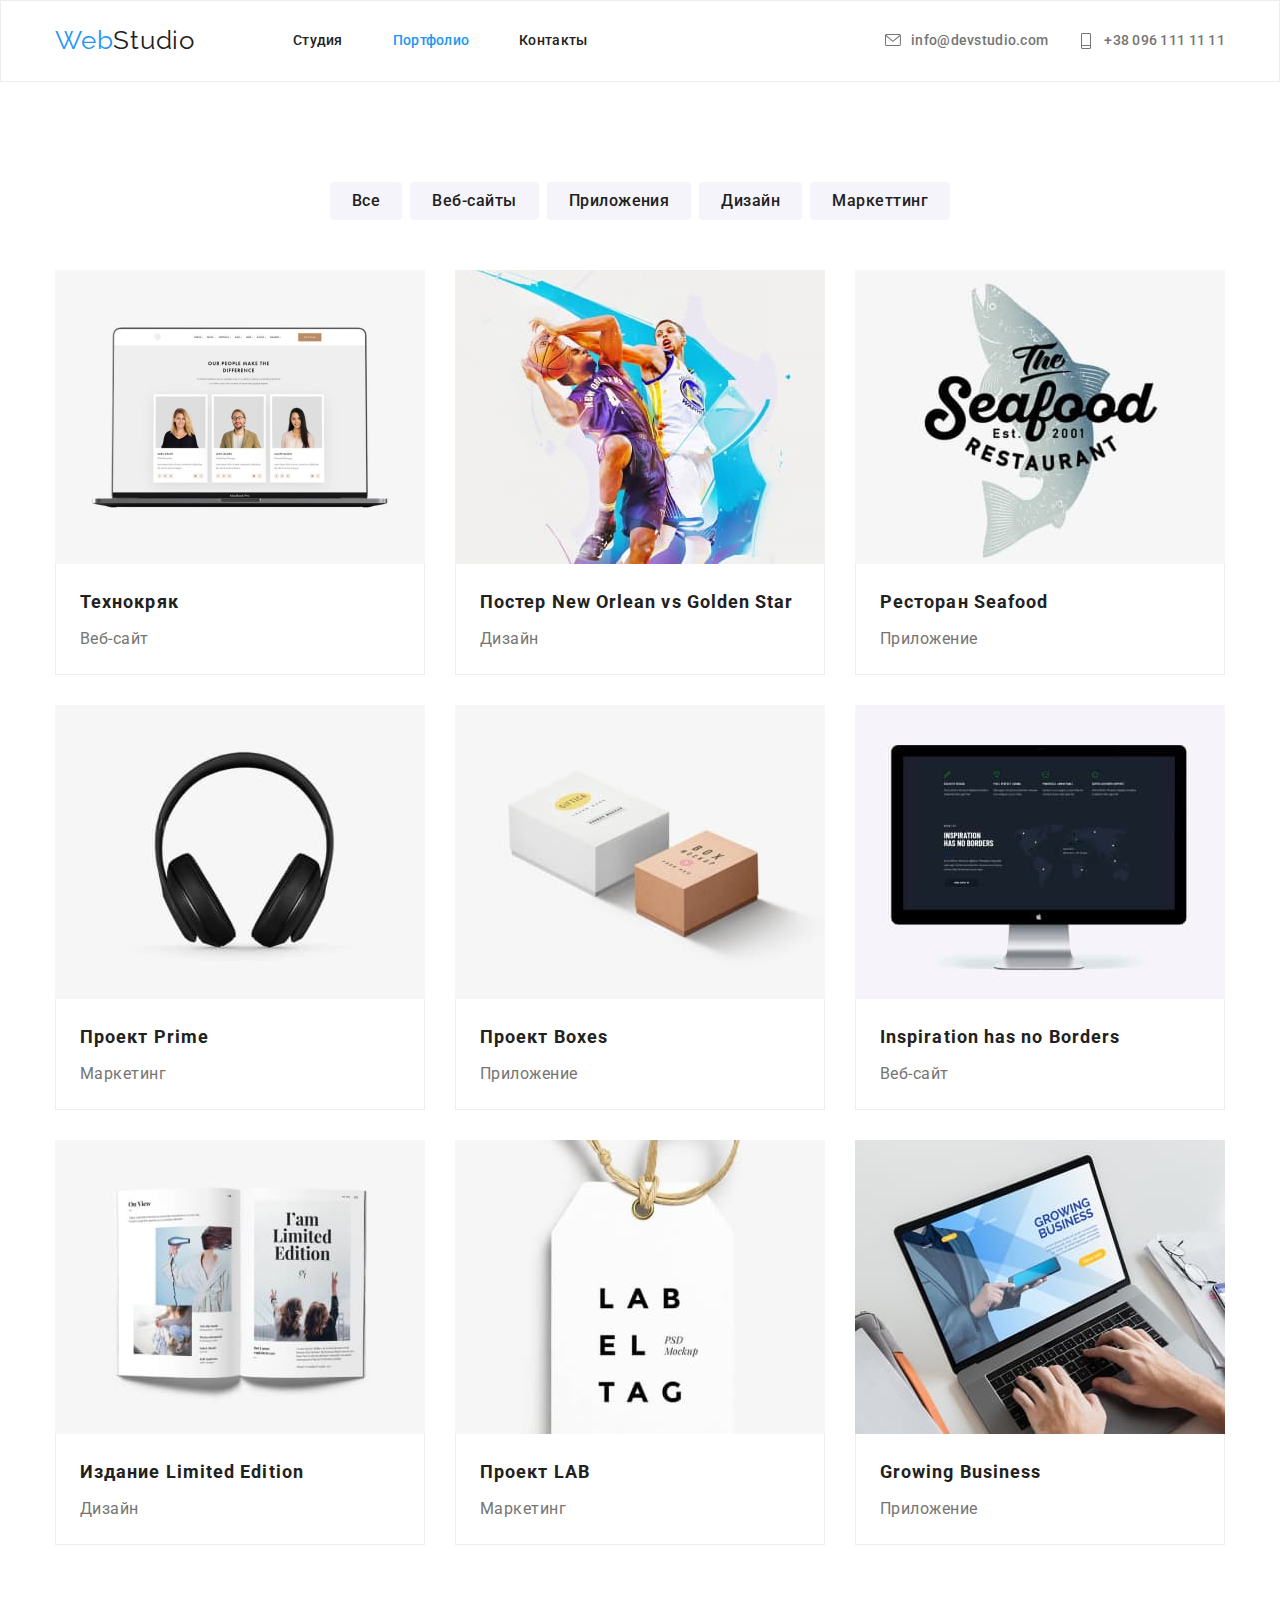
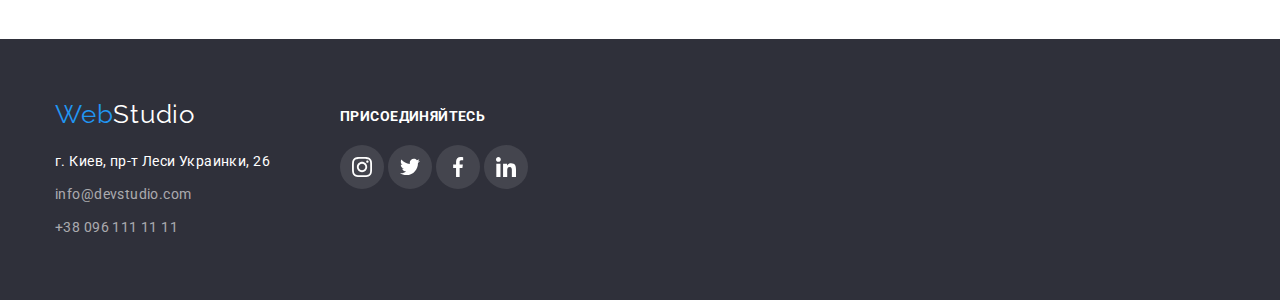
==== portfolio.html @ a6911c1a "Начало" ====
<!DOCTYPE html>
<html lang="ru">
    <head>
        <meta charset="UTF-8">
        <meta name="viewport" content="width=device-width, initial-scale=1.0">
        <title>Document</title>
        <link rel="stylesheet" href="https://cdnjs.cloudflare.com/ajax/libs/modern-normalize/1.0.0/modern-normalize.min.css">
        <link rel="preconnect" href="https://fonts.gstatic.com">
        <link href="https://fonts.googleapis.com/css2?family=Raleway:wght@700&family=Roboto:wght@400;500;700;900&display=swap" rel="stylesheet">
        <link rel="stylesheet" href="css/style.css">
    </head>
    <body>
        <header class="header portfolio">
            <div class="container">
                <nav class="navigation">
                    <a class="logo" href="" lang="en">
                        <span class="start-logo">Web</span>Studio
                    </a>
                    <ul class="nav-list">
                        <li class="item"><a class="nav-page" href="./index.html">Студия</a></li>
                        <li class="item"><a class="nav-page active" href="./portfolio.html">Портфолио</a></li>
                        <li class="item"><a class="nav-page" href="">Контакты</a></li>
                    </ul>
                </nav>
                <div class="nav-contact">
                    <ul class="nav-list">
                        <li class="item-contact">
                            <a class="nav-page contact" href="mailto:info@devstudio.com">
                                <svg weight="16" height="12" class="contact-icon">
                                    <use href="./img/symbol-defs.svg#icon-email"></use>
                                </svg>
                                info@devstudio.com
                            </a>
                        </li>
                        <li class="item">
                            <a class="nav-page contact" href="tel:+380961111111">
                                <svg weight="10" height="16" class="contact-icon">
                                    <use href="./img/symbol-defs.svg#icon-tell"></use>
                                </svg>
                                +38 096 111 11 11
                            </a>
                        </li>
                    </ul>
                </div>
            </div>   
        </header>

        <main>
            <!--Кнопки фильтр-->
            <section class="project-filter">
                <div class="container">
                    <ul class="filter-list">
                        <li class="filter-item">
                            <button type="button" class="filter-button">Все</button>
                        </li>
                        <li class="filter-item">
                            <button type="button" class="filter-button">Веб-сайты</button>
                        </li>
                        <li class="filter-item">
                            <button type="button" class="filter-button">Приложения</button>
                        </li>
                        <li class="filter-item">
                            <button type="button" class="filter-button">Дизайн</button>
                        </li>
                        <li class="filter-item">
                            <button type="button" class="filter-button">Маркеттинг</button>
                        </li>
                    </ul>
            
                    <ul class="project-list">
                        <li class="project-item ">
                            <a class="project-link" href="">
                                <img class="project-img" src="./img/img@2x.jpg" alt="Ноутбук" width="370">
                                <div class="project-title">
                                    <h3 class="project-item-title">Технокряк</h3>
                                    <p class="project-item-text">Веб-сайт</p>
                                </div>
                            </a> 
                        </li>
                        <li class="project-item"> 
                            <a class="project-link" href="">
                                <img class="project-img" src="./img/bascet.jpg" alt="Баскетболисты" width="370">
                                <div class="project-title">
                                    <h3 class="project-item-title">Постер New Orlean vs Golden Star</h3>
                                    <p class="project-item-text">Дизайн</p>
                                </div>
                            </a>
                        </li>
                        <li class="project-item"> 
                            <a class="project-link" href="">
                                <img class="project-img" src="./img/seafood.jpg" alt="Эмблема" width="370">
                                <div class="project-title">
                                    <h3 class="project-item-title">Ресторан Seafood</h3>
                                    <p class="project-item-text">Приложение</p>
                                </div>
                            </a>
                        </li>
                        <li class="project-item"> 
                            <a class="project-link" href="">
                                <img class="project-img" src="./img/prime.jpg" alt="Наушники" width="370">
                                <div class="project-title">
                                    <h3 class="project-item-title">Проект Prime</h3>
                                    <p class="project-item-text">Маркетинг</p>
                                </div>
                            </a>
                        </li>
                        <li class="project-item"> 
                            <a class="project-link" href="">
                                <img class="project-img" src="./img/boxes.jpg" alt="Коробки" width="370">
                                <div class="project-title">
                                    <h3 class="project-item-title">Проект Boxes</h3>
                                    <p class="project-item-text">Приложение</p>
                                </div>
                            </a>
                        </li>
                        <li class="project-item"> 
                            <a class="project-link" href="">
                                <img class="project-img" src="./img/monitor.jpg" alt="Монитор" width="370">
                                <div class="project-title">
                                    <h3 class="project-item-title" lang="en">Inspiration has no Borders</h3>
                                    <p class="project-item-text">Веб-сайт</p>
                                </div>
                            </a>
                        </li>
                        <li class="project-item"> 
                            <a class="project-link" href="">
                                <img class="project-img" src="./img/book.jpg" alt="Книга" width="370">
                                <div class="project-title">
                                    <h3 class="project-item-title">Издание Limited Edition</h3>
                                    <p class="project-item-text">Дизайн</p>
                                </div>
                            </a>
                        </li>
                        <li class="project-item"> 
                            <a class="project-link" href="">
                                <img class="project-img" src="./img/lab.jpg" alt="Бирка" width="370">
                                <div class="project-title">
                                    <h3 class="project-item-title">Проект LAB</h3>
                                    <p class="project-item-text">Маркетинг</p>
                                </div>
                            </a>
                        </li>
                        <li class="project-item"> 
                            <a class="project-link" href="">
                                <img class="project-img" src="./img/leptop.jpg" alt="Компьютер" width="370">
                                <div class="project-title">
                                    <h3 class="project-item-title" lang="en">Growing Business</h3>
                                    <p class="project-item-text">Приложение</p>
                                </div>
                            </a>
                        </li>
                    </ul>
                </div>
            </section>
        </main>
        <footer class="footer">
            <div class="container">
                <div>
                    <a class="logo footer-logo" href="" lang="en">
                        <span class="start-logo">Web</span>Studio
                    </a>
                    <address class="address">
                        <p class="address-office">г. Киев, пр-т Леси Украинки, 26</p>
                        <p class="address-contact"><a href="mailto:info@devstudio.com">info@devstudio.com</a></p>
                        <p class="address-contact"><a href="tel:+380961111111">+38 096 111 11 11</a></p>
                    </address>
                </div>
                <div class="footer-social">
                    <h3 class="footer-title">присоединяйтесь</h3>
                    <ul>
                        <li class="social-item">
                            <a class="social-link footer-link" href="">
                                <svg class="social">
                                    <use href="./img/symbol-defs.svg#icon-instagram"></use>
                                </svg>
                            </a>
                        </li>
                        <li class="social-item">
                            <a class="social-link footer-link" href="">
                                <svg class="social">
                                    <use href="./img/symbol-defs.svg#icon-twitter"></use>
                                </svg>
                            </a>
                        </li>
                        <li class="social-item">
                            <a class="social-link footer-link" href="">
                                <svg class="social">
                                    <use href="./img/symbol-defs.svg#icon-facebook"></use>
                                </svg>
                            </a>
                        </li>
                        <li class="social-item">
                            <a class="social-link footer-link" href="">
                                <svg class="social">
                                    <use href="./img/symbol-defs.svg#icon-linkedin"></use>
                                </svg>
                            </a>
                        </li>
                    </ul>
                </div>
            </div>
        </footer>

    </body>
</html>
---- css/style.css ----
:root {
    --title-text-color: #212121;
    --main-text-color: #757575;
    --accent-color:  #2196F3;
    --main-white-color: #FFFFFF;
    --address-color: #2F303A;
    --background-icon: #F5F4FA;
    --color-icon: #AFB1B8;
}

body {
    font-family: Roboto, sans-serif;

    background-color: var(--main-white-color);
}

a {
    text-decoration: none;
}

li {
    list-style: none;
}

button {
    font-family: inherit;
}

ul {
    margin-top: 0;
    margin-bottom: 0;
    padding-left: 0;
}

h1,
h2,
h3,
p {
    margin-top: 0;
    margin-bottom: 0;
}


.container {
    width: 1200px;
    margin: 0 auto;
    padding: 0 15px;
}

/* Навигация*/


.header > .container {
    display: flex;
    align-items: center;
    padding-top: 24px;
    padding-bottom: 25px;
}

.navigation,
.nav-list {
    display: flex;
    align-items: center;

}

.portfolio {
    border: 1px solid #ECECEC;
}

.nav-list >.item:not(:last-child) {
    margin-right: 50px;
}

.nav-contact {
    margin-left: auto;
}

.item-contact{
    margin-right: 30px;
}

.logo {
    font-family: Raleway, sans-serif;
    font-size: 26px;
    line-height: 1.19;
    color: var(--title-text-color);
    width: 145px;
    height: 31px;

    letter-spacing: 0.03em;
    margin-right: 93px;
}

.start-logo {
    color: var(--accent-color);
}

.nav-page {
    font-weight: 500;
    font-size: 14px;
    line-height: 1.14;
    letter-spacing: 0.02em;
    padding-top: 32px;
    padding-bottom: 32px;

    color: var(--title-text-color);

}

.nav-page:hover,
.nav-page:focus {
    color: var(--accent-color);
}

.active{
    color: var(--accent-color);
}

.contact {
    display: flex;
    align-items: center;
    padding: 0;

    color: var(--main-text-color);
}

.contact-icon{
    width: 16px;
    margin-right: 10px;
    
    fill: currentColor
}

/* герой */

.hero{
    text-align: center;  
}

.overlay{
    max-width: 1600px;
    height: 600px;
    margin: 0 auto;
    padding-top: 200px;
    background-color: #C4C4C4;
    background-image: linear-gradient(to right, rgba(47, 48, 58, 0.4), rgba(47, 48, 58, 0.4)), url(../img/hero-img\ .jpg);
    background-size: cover;
    background-position: center;
}

.hero > .container{
    text-align: center; 
}



.hero-title{
    width: 696px;
    font-weight: 900;
    font-size: 44px;
    line-height: 1.37;
    text-align: center;
   letter-spacing: 0.06em;
    margin: 0 auto;
    text-transform: uppercase;
    
    color: var(--main-white-color);
}

.hero-button{
    background: #2196F3;
    box-shadow: 0px 4px 4px rgba(0, 0, 0, 0.15);
    border-radius: 4px;
    width: 200px;
    height: 50px;
    padding: 10px 32px;
    margin-top: 30px;
    border: 0;
    cursor: pointer;

    color: var(--main-white-color);
}

/* особенности */

.features {
    padding-top: 94px;
    padding-bottom: 94px;
}

.features-list{
    display: flex;
}

.features-list >.features-item:not(:last-child){
    margin-right: 30px;
}

.features-item {
    width: 270px;
}

.features-title{
    position: absolute;
    clip: rect(0 0 0 0);
    width: 1px;
    height: 1px;
    margin: -1px;
}

.title{
    font-size: 36px;
    line-height: 1.17;
    text-align: center;
    letter-spacing: 0.03em;

    color: var(--title-text-color);
}

.features-item-title{
    font-weight: 700;
    font-size: 14px;
    line-height: 1.14;
    letter-spacing: 0.03em;
    text-transform: uppercase;
    padding-bottom: 10px;

    color: var(--title-text-color);
    
}

.features-item-text{
    font-size: 14px;
    line-height: 1.71;
    letter-spacing: 0.03em;

    color: var(--main-text-color);
}

.features-icon{
    display: flex;
    justify-content: center;
    align-items: center;
    height: 120px;
    background-color: var(--background-icon);
    margin-bottom: 30px;
    border-radius: 4px;
    
}

.icon{
    width: 70px;
    height: 70px;
}

/* Работа*/

.work {
    padding-bottom: 94px;
}

.work-list{
    display: flex;
}

.work-title {
    padding-bottom: 50px;
}

.work-img:not(:last-child){
    margin-right: 30px;
}

/* команда */

.team{
    background-color: #F5F4FA;
    padding-top: 94px;
    padding-bottom: 94px;
}

.team-list {
    display: flex;
    padding-top: 50px;
}

.team-item {
    background-color: var(--main-white-color);
    box-shadow: 0px 1px 3px rgba(0, 0, 0, 0.12), 0px 1px 1px rgba(0, 0, 0, 0.14), 0px 2px 1px rgba(0, 0, 0, 0.2);
    border-radius: 0px 0px 4px 4px;
}

.team-item:not(:last-child){
    margin-right: 30px;
}


.team-item-title{
    font-weight: 500;
    font-size: 16px;
    line-height: 1.19;
    text-align: center;
    letter-spacing: 0.03em;
    padding-top: 30px;
    padding-bottom: 10px;

    color: var(--title-text-color);
}

.team-item-text{
    font-size: 16px;
    line-height: 1.19;
    text-align: center;
    letter-spacing: 0.03em;

    color: var(--main-text-color);
}

.social-list{
    display: flex;
    padding: 16px 32px 30px;
   
}

.social-item{
    display: inline-flex;
    width: 44px;
    height: 44px;
    border-radius: 50px;
    background-color: rgba(255, 255, 255, 0.1);
}

.social-list{
    display: flex;
    justify-content: space-between;
    align-items: center;
}


.social-link{
    padding: 12px;
    border-radius: 50px;
    color: var(--color-icon);
}

.social-link:hover,
.social-link:focus {
    color: var(--main-white-color);
    background-color: var(--accent-color);
}

.social{
    width: 20px;
    height: 20px;
    fill: currentColor;
}

/*Наши клиенты*/

.client{
    padding: 94px 0;
}

.client-list{
    display: flex;
    justify-content: space-between;
    margin-top: 50px;
}

.client-item{
   
    width: 170px;
    height: 90px;
}

.client-link{
    border: 1px solid var(--color-icon);
    color: var(--color-icon);
    display: flex;
    justify-content: center;
    align-items: center;
}

.client-link:hover,
.client-link:focus {
    color: var(--accent-color);
    border-color: var(--accent-color);
}

.client-icon{
    fill: currentColor;
}



.ya-co{
    padding: 20px 63px;
}

.tag-line{
    padding: 19px 65px;
}

.company{
    padding: 24px 65px;
}

.foster-peters{
    padding: 24px 45px;
}

.brand{
    padding: 22px 56px;
}

.teg-company{
    padding: 22px 41px;
}

/* адресс */

.footer{
    background-color: var(--address-color);
    padding-top: 60px;
    padding-bottom: 60px;
}

.footer > .container{
    display: flex;
}

.footer-logo{
    color: var(--main-white-color);
    margin: 0;
}

.address-office{
    font-style: normal;
    font-size: 14px;
    line-height: 1.71;
    letter-spacing: 0.03em;
    padding-top: 20px;

    color: var(--main-white-color);
}

.address-contact{
    padding-top: 9px;
}

.address-contact a{
    font-style: normal;
    font-size: 14px;
    line-height: 1.71;
    letter-spacing: 0.03em;

    color: rgba(255, 255, 255, 0.6);
}

.footer-social{
    padding-top: 10px;
    padding-left: 70px;
}

.footer-title{
    font-weight: 700;
    font-size: 14px;
    line-height: 1.14;
    letter-spacing: 0.03em;
    text-transform: uppercase;
    margin-bottom: 20px;

    color: var(--main-white-color);
}

.footer-link{
    color: var(--main-white-color);
}

/* портфолио*/

/*кнопки*/

.project-filter {
    padding-top: 100px;
    padding-bottom: 94px;
 }
   
 .filter-list {
     display: flex;
     justify-content: center;
     margin-bottom: 50px;
 }
 
 .filter-item:not(:last-child) {
     margin-right: 8px;
 }
 

.filter-button{
    font-weight: 500;
    font-size: 16px;
    line-height: 1.63;
    text-align: center;
    letter-spacing: 0.03em;
    cursor: pointer;

    background: #F5F4FA;
    border: 0;
    border-radius: 4px;
    padding: 6px 22px;

    color:var(--title-text-color);
}

.filter-button:hover,
.filter-button:focus{
    background-color: var(--accent-color);
    color: var(--main-white-color);
}
.filter-button:active{
    color: var(--main-white-color);
}

/*проекты*/

.project-list {
    display: flex;
    flex-wrap: wrap;  
}


.project-item {
    margin-right: 30px;
    margin-bottom: 30px;  
}

.project-item > a {
    display: block;
}

.project-item:nth-child(3n) {
    margin-right: 0;
}

.project-item:nth-last-child(-n+3) {
    margin-bottom: 0;
}

.project-img {
    display: block;
}


.project-title{
    border-right: 1px solid #EEEEEE;
    border-left: 1px solid #EEEEEE;
    border-bottom: 1px solid #EEEEEE;
    padding-left: 24px;
    padding-right: 24px;
    padding-top: 20px;
    padding-bottom: 20px;
}

.project-item-title{
    font-weight: 700;
    font-size: 18px;
    line-height: 2.00;
    letter-spacing: 0.06em;
    margin-bottom: 4px;
    

    color: var(--title-text-color);
}

.project-item-text{
    font-size: 16px;
    line-height: 1.88;
    letter-spacing: 0.03em;

    color: var(--main-text-color);
}

.project-link:hover,
.project-link:focus {
    box-shadow: 0px 1px 1px rgba(0, 0, 0, 0.12), 0px 4px 4px rgba(0, 0, 0, 0.06), 1px 4px 6px rgba(0, 0, 0, 0.16);
}
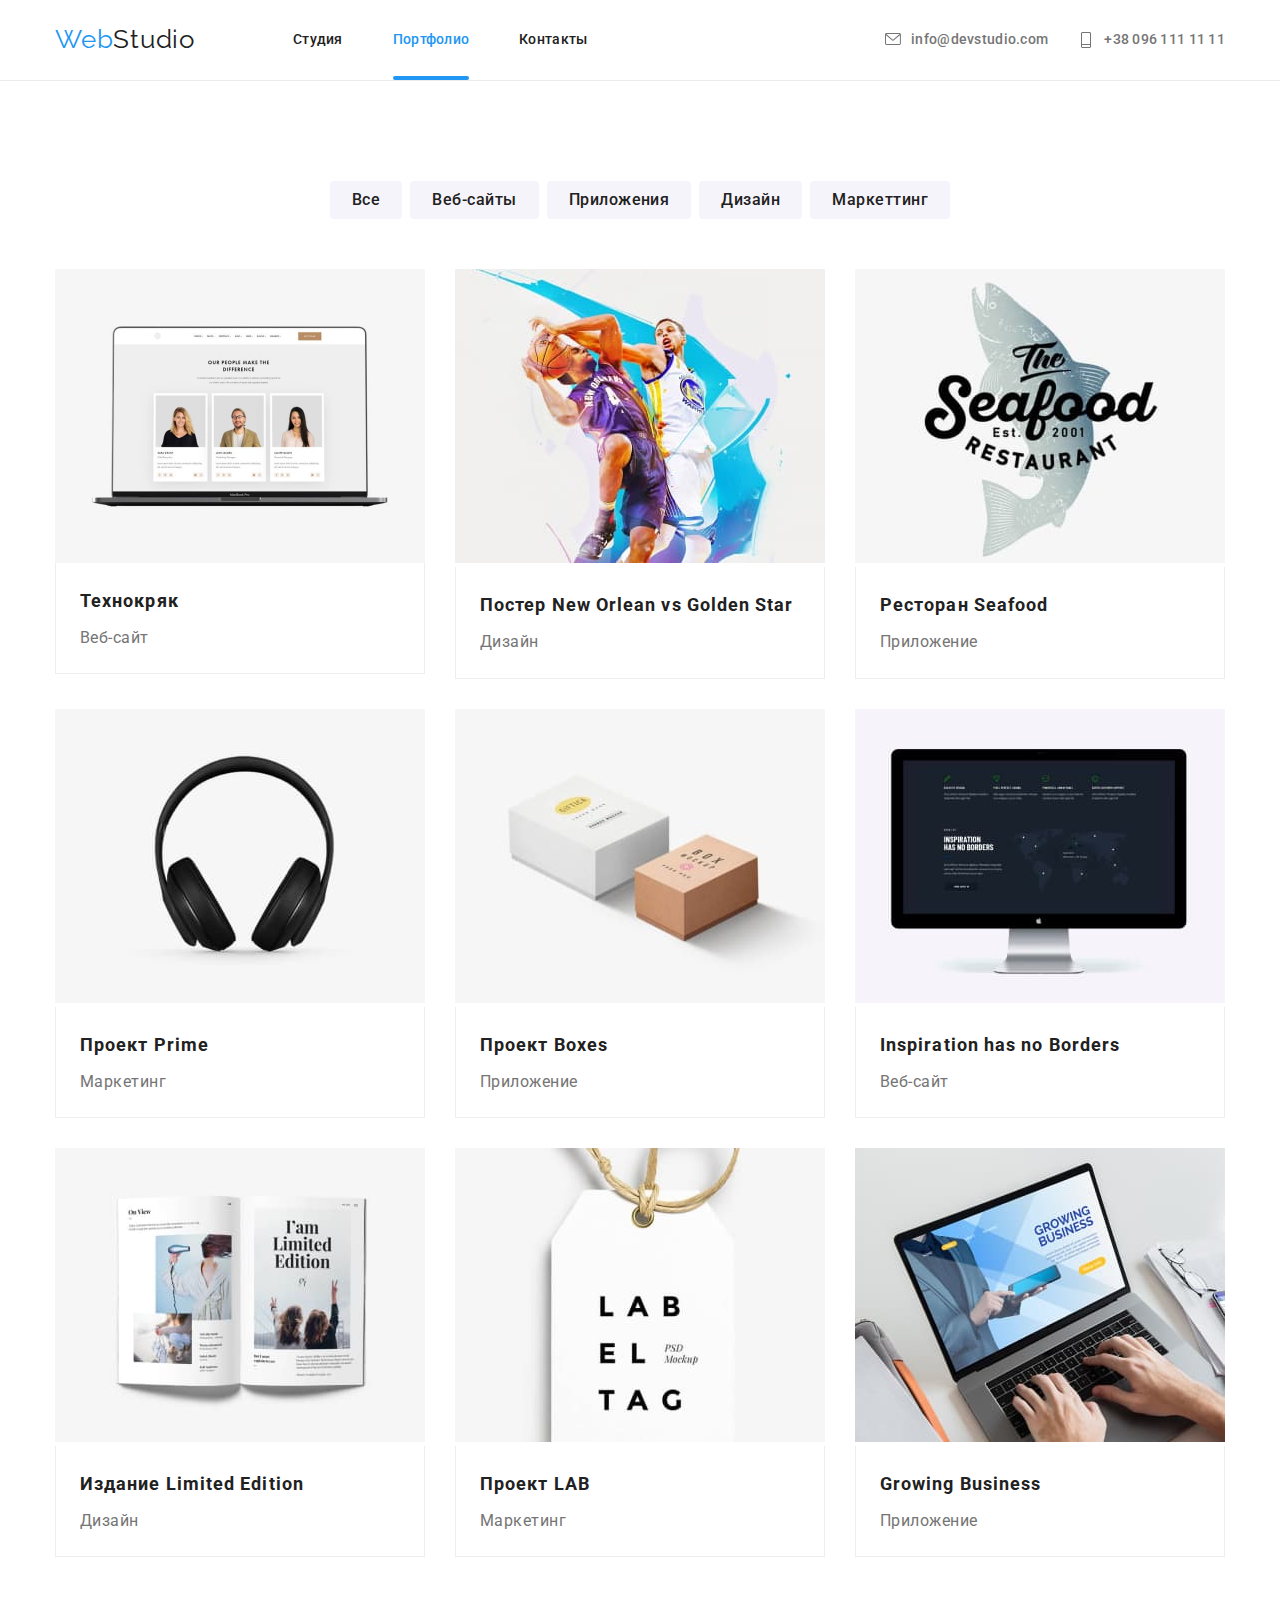
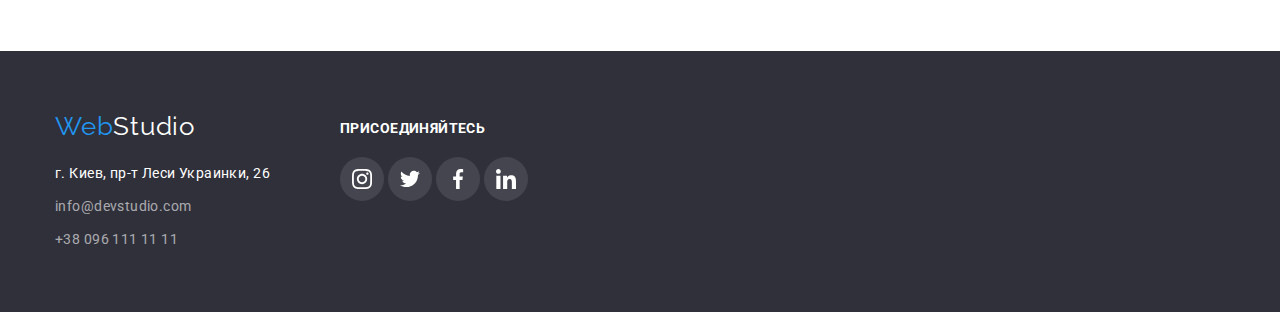
==== commit dc816c73: "Портфолио оверлей 1" ====
--- a/portfolio.html
+++ b/portfolio.html
@@ -70,7 +70,12 @@
                     <ul class="project-list">
                         <li class="project-item ">
                             <a class="project-link" href="">
-                                <img class="project-img" src="./img/img@2x.jpg" alt="Ноутбук" width="370">
+                                <div class="project-img">                                    
+                                    <img class="img" src="./img/img@2x.jpg" alt="Ноутбук" width="370">
+                                    <div class="overlay">
+                                        <p class="overlay-text">Технокряк это современная площадка распространения коронавируса. Компании используют эту платформу для цифрового шпионажа и атак на защищённые сервера конкурентов.</p>
+                                    </div>
+                                </div>
                                 <div class="project-title">
                                     <h3 class="project-item-title">Технокряк</h3>
                                     <p class="project-item-text">Веб-сайт</p>
--- a/css/style.css
+++ b/css/style.css
@@ -65,7 +65,7 @@
 }
 
 .portfolio {
-    border: 1px solid #ECECEC;
+    border-bottom: 1px solid #ECECEC;
 }
 
 .nav-list >.item:not(:last-child) {
@@ -97,12 +97,16 @@
 }
 
 .nav-page {
+    position: relative;
     font-weight: 500;
     font-size: 14px;
     line-height: 1.14;
     letter-spacing: 0.02em;
     padding-top: 32px;
     padding-bottom: 32px;
+    transition-property: color;
+    transition-duration: 250ms;
+    transition-timing-function: cubic-bezier(0.4, 0, 0.2, 1);
 
     color: var(--title-text-color);
 
@@ -111,10 +115,23 @@
 .nav-page:hover,
 .nav-page:focus {
     color: var(--accent-color);
+    
 }
 
 .active{
     color: var(--accent-color);
+}
+
+.active::after{
+    display: block;
+    position: absolute;
+    content: "";
+    width: 100%;
+    height: 4px;
+    border-radius: 2px;
+    bottom: -0.5px;
+
+    background-color: var(--accent-color);
 }
 
 .contact {
@@ -134,11 +151,11 @@
 
 /* герой */
 
-.hero{
+.hero-section{
     text-align: center;  
 }
 
-.overlay{
+.hero .overlay{
     max-width: 1600px;
     height: 600px;
     margin: 0 auto;
@@ -152,8 +169,6 @@
 .hero > .container{
     text-align: center; 
 }
-
-
 
 .hero-title{
     width: 696px;
@@ -272,6 +287,32 @@
     margin-right: 30px;
 }
 
+.img-list{
+    position: relative;
+}
+
+.img{
+    display: block;
+}
+
+.img-text{
+    font-weight: 700;
+    font-size: 14px;
+    line-height: 16px;
+    text-align: center;
+    letter-spacing: 0.03em;
+    text-transform: uppercase;
+    padding: 27px 82px;
+    margin: 0;
+    width: 370px;
+    
+    color: var(--main-white-color);
+    background: rgba(47, 48, 58, 0.8);
+
+    position: absolute;
+    bottom: 0;
+}
+
 /* команда */
 
 .team{
@@ -342,12 +383,16 @@
     padding: 12px;
     border-radius: 50px;
     color: var(--color-icon);
+    transition-property: color, background-color;
+    transition-duration: 250ms;
+    transition-timing-function: cubic-bezier(0.4, 0, 0.2, 1);
 }
 
 .social-link:hover,
 .social-link:focus {
     color: var(--main-white-color);
     background-color: var(--accent-color);
+    
 }
 
 .social{
@@ -380,6 +425,9 @@
     display: flex;
     justify-content: center;
     align-items: center;
+    transition-property: color, border-color;
+    transition-duration: 250ms;
+    transition-timing-function: cubic-bezier(0.4, 0, 0.2, 1);
 }
 
 .client-link:hover,
@@ -510,6 +558,9 @@
     border: 0;
     border-radius: 4px;
     padding: 6px 22px;
+    transition-property: color, background-color, box-shadow;
+    transition-duration: 250ms;
+    transition-timing-function: cubic-bezier(0.4, 0, 0.2, 1);
 
     color:var(--title-text-color);
 }
@@ -518,7 +569,9 @@
 .filter-button:focus{
     background-color: var(--accent-color);
     color: var(--main-white-color);
-}
+    box-shadow: 0px 3px 1px rgba(0, 0, 0, 0.1), 0px 1px 2px rgba(0, 0, 0, 0.08), 0px 2px 2px rgba(0, 0, 0, 0.12);
+}
+
 .filter-button:active{
     color: var(--main-white-color);
 }
@@ -548,10 +601,45 @@
     margin-bottom: 0;
 }
 
-.project-img {
-    display: block;
-}
-
+.project-link{
+    transition-property: box-shadow;
+    transition-duration: 250ms;
+    transition-timing-function: cubic-bezier(0.4, 0, 0.2, 1);
+}
+
+.project-link:hover,
+.project-link:focus {
+    box-shadow: 0px 1px 1px rgba(0, 0, 0, 0.12), 0px 4px 4px rgba(0, 0, 0, 0.06), 1px 4px 6px rgba(0, 0, 0, 0.16);   
+}
+.project-img{
+    position: relative;
+    overflow: hidden;
+}
+
+.project-img .overlay{
+    position: absolute;
+    left: 0;
+    top: 0;
+    width: 100%;
+    height: 100%;
+
+    background-color: rgba(33, 150, 243, 0.9);
+    transform: translateY(100%);
+    transition: transform 250ms linear;
+}
+
+.overlay-text{
+    padding: 63px 24px;
+    font-size: 18px;
+    line-height: 1.56;
+    letter-spacing: 0.03em;
+    color: #FFFFFF;
+}
+
+.project-link:hover .overlay,
+.project-link:focus .overlay{
+    transform: translateY(0);
+}
 
 .project-title{
     border-right: 1px solid #EEEEEE;
@@ -582,7 +670,3 @@
     color: var(--main-text-color);
 }
 
-.project-link:hover,
-.project-link:focus {
-    box-shadow: 0px 1px 1px rgba(0, 0, 0, 0.12), 0px 4px 4px rgba(0, 0, 0, 0.06), 1px 4px 6px rgba(0, 0, 0, 0.16);
-}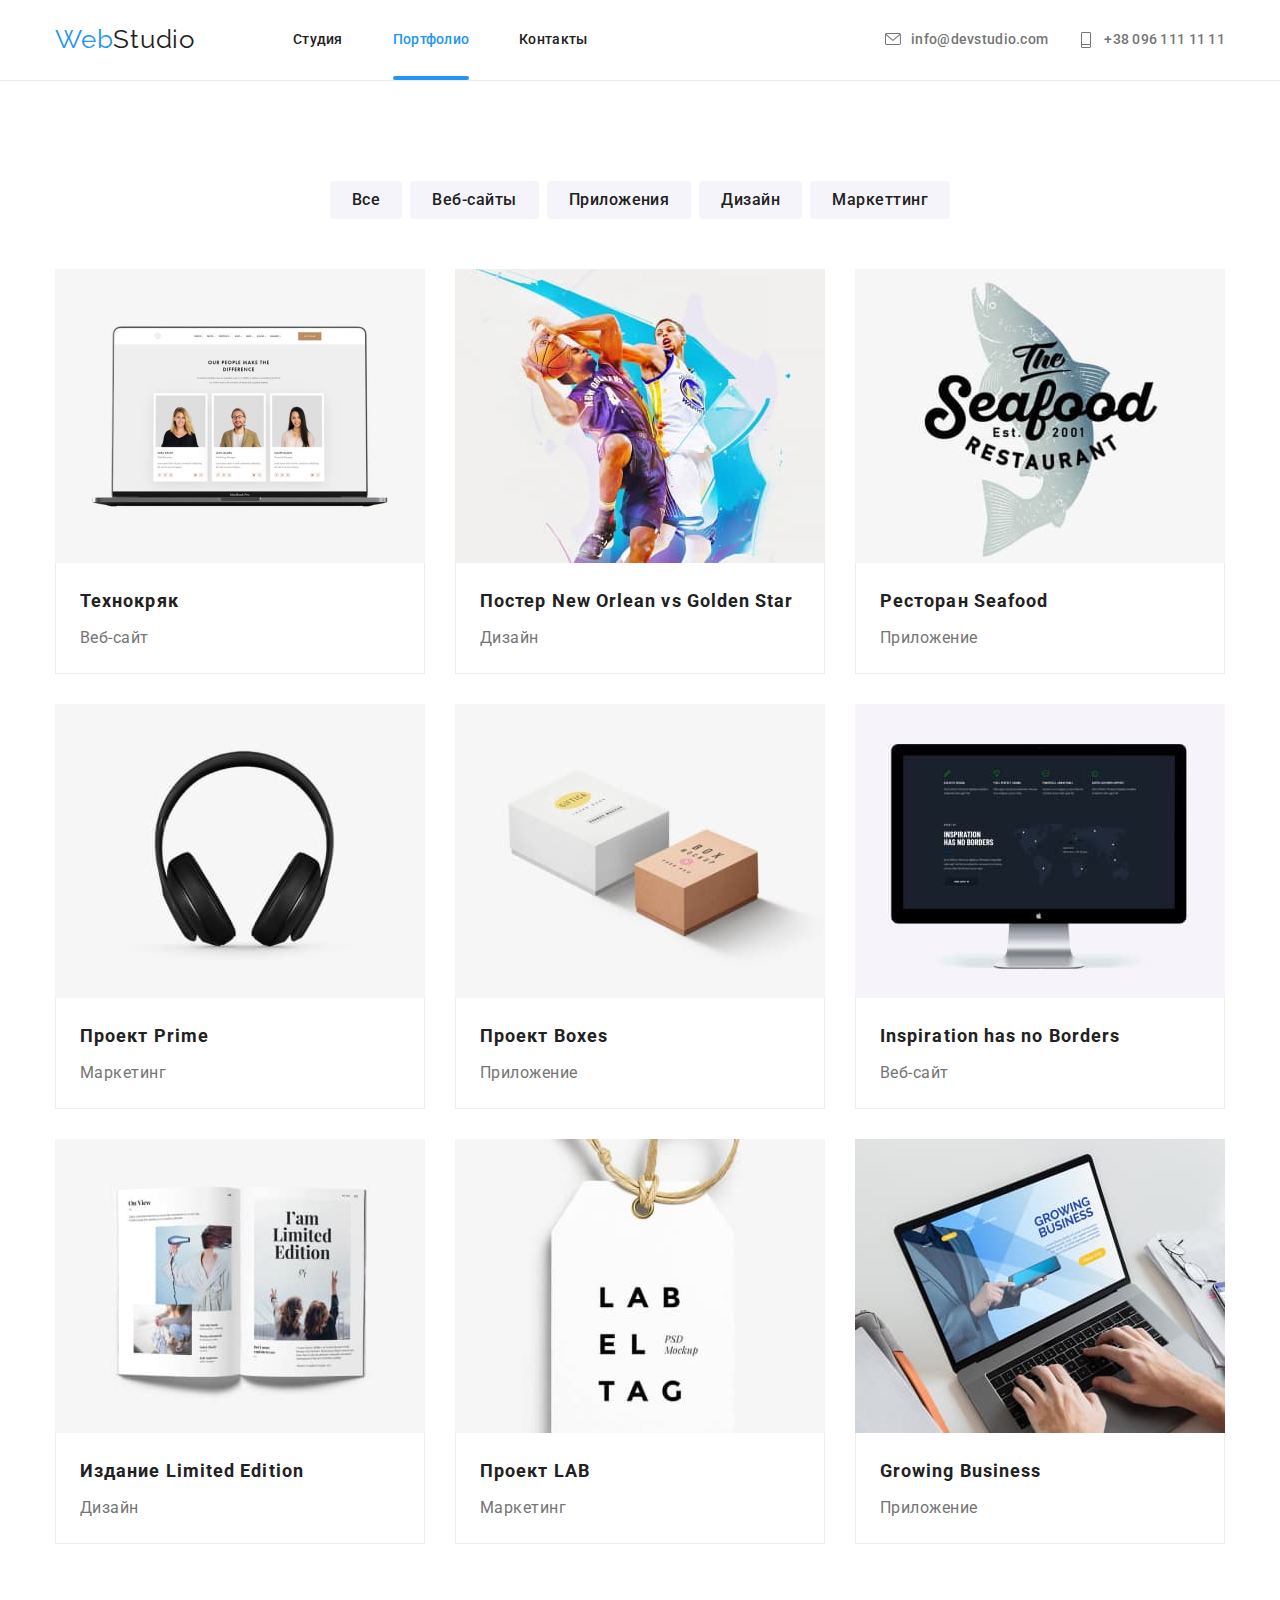
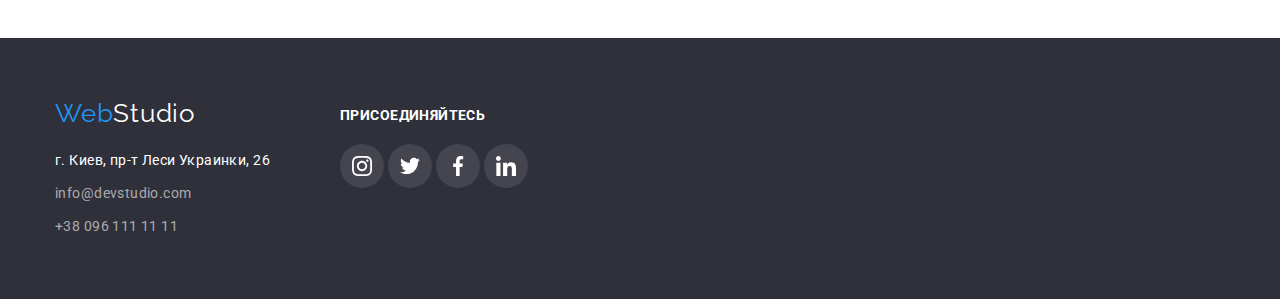
==== commit 2a2c0920: "ДЗ 5 готовность 1" ====
--- a/portfolio.html
+++ b/portfolio.html
@@ -84,7 +84,12 @@
                         </li>
                         <li class="project-item"> 
                             <a class="project-link" href="">
-                                <img class="project-img" src="./img/bascet.jpg" alt="Баскетболисты" width="370">
+                                <div class="project-img">
+                                    <img class="img" src="./img/bascet.jpg" alt="Баскетболисты" width="370">
+                                    <div class="overlay">
+                                        <p class="overlay-text">Технокряк это современная площадка распространения коронавируса. Компании используют эту платформу для цифрового шпионажа и атак на защищённые сервера конкурентов.</p>
+                                    </div>
+                                </div>
                                 <div class="project-title">
                                     <h3 class="project-item-title">Постер New Orlean vs Golden Star</h3>
                                     <p class="project-item-text">Дизайн</p>
@@ -93,7 +98,12 @@
                         </li>
                         <li class="project-item"> 
                             <a class="project-link" href="">
-                                <img class="project-img" src="./img/seafood.jpg" alt="Эмблема" width="370">
+                                <div class="project-img">
+                                    <img class="img" src="./img/seafood.jpg" alt="Эмблема" width="370">
+                                    <div class="overlay">
+                                        <p class="overlay-text">Технокряк это современная площадка распространения коронавируса. Компании используют эту платформу для цифрового шпионажа и атак на защищённые сервера конкурентов.</p>
+                                    </div>
+                                </div>
                                 <div class="project-title">
                                     <h3 class="project-item-title">Ресторан Seafood</h3>
                                     <p class="project-item-text">Приложение</p>
@@ -102,7 +112,12 @@
                         </li>
                         <li class="project-item"> 
                             <a class="project-link" href="">
-                                <img class="project-img" src="./img/prime.jpg" alt="Наушники" width="370">
+                                <div class="project-img">
+                                    <img class="img" src="./img/prime.jpg" alt="Наушники" width="370">
+                                    <div class="overlay">
+                                        <p class="overlay-text">Технокряк это современная площадка распространения коронавируса. Компании используют эту платформу для цифрового шпионажа и атак на защищённые сервера конкурентов.</p>
+                                    </div>
+                                </div>
                                 <div class="project-title">
                                     <h3 class="project-item-title">Проект Prime</h3>
                                     <p class="project-item-text">Маркетинг</p>
@@ -111,7 +126,12 @@
                         </li>
                         <li class="project-item"> 
                             <a class="project-link" href="">
-                                <img class="project-img" src="./img/boxes.jpg" alt="Коробки" width="370">
+                                <div class="project-img">
+                                    <img class="img" src="./img/boxes.jpg" alt="Коробки" width="370">
+                                    <div class="overlay">
+                                        <p class="overlay-text">Технокряк это современная площадка распространения коронавируса. Компании используют эту платформу для цифрового шпионажа и атак на защищённые сервера конкурентов.</p>
+                                    </div>
+                                </div>
                                 <div class="project-title">
                                     <h3 class="project-item-title">Проект Boxes</h3>
                                     <p class="project-item-text">Приложение</p>
@@ -120,7 +140,12 @@
                         </li>
                         <li class="project-item"> 
                             <a class="project-link" href="">
-                                <img class="project-img" src="./img/monitor.jpg" alt="Монитор" width="370">
+                                <div class="project-img">
+                                    <img class="img" src="./img/monitor.jpg" alt="Монитор" width="370">
+                                    <div class="overlay">
+                                        <p class="overlay-text">Технокряк это современная площадка распространения коронавируса. Компании используют эту платформу для цифрового шпионажа и атак на защищённые сервера конкурентов.</p>
+                                    </div>
+                                </div>
                                 <div class="project-title">
                                     <h3 class="project-item-title" lang="en">Inspiration has no Borders</h3>
                                     <p class="project-item-text">Веб-сайт</p>
@@ -129,7 +154,12 @@
                         </li>
                         <li class="project-item"> 
                             <a class="project-link" href="">
-                                <img class="project-img" src="./img/book.jpg" alt="Книга" width="370">
+                                <div class="project-img">
+                                    <img class="img" src="./img/book.jpg" alt="Книга" width="370">
+                                    <div class="overlay">
+                                        <p class="overlay-text">Технокряк это современная площадка распространения коронавируса. Компании используют эту платформу для цифрового шпионажа и атак на защищённые сервера конкурентов.</p>
+                                    </div>
+                                </div>
                                 <div class="project-title">
                                     <h3 class="project-item-title">Издание Limited Edition</h3>
                                     <p class="project-item-text">Дизайн</p>
@@ -138,7 +168,12 @@
                         </li>
                         <li class="project-item"> 
                             <a class="project-link" href="">
-                                <img class="project-img" src="./img/lab.jpg" alt="Бирка" width="370">
+                                <div class="project-img">
+                                    <img class="img" src="./img/lab.jpg" alt="Бирка" width="370">
+                                    <div class="overlay">
+                                        <p class="overlay-text">Технокряк это современная площадка распространения коронавируса. Компании используют эту платформу для цифрового шпионажа и атак на защищённые сервера конкурентов.</p>
+                                    </div>
+                                </div>
                                 <div class="project-title">
                                     <h3 class="project-item-title">Проект LAB</h3>
                                     <p class="project-item-text">Маркетинг</p>
@@ -147,7 +182,12 @@
                         </li>
                         <li class="project-item"> 
                             <a class="project-link" href="">
-                                <img class="project-img" src="./img/leptop.jpg" alt="Компьютер" width="370">
+                                <div class="project-img">
+                                    <img class="img" src="./img/leptop.jpg" alt="Компьютер" width="370">
+                                    <div class="overlay">
+                                        <p class="overlay-text">Технокряк это современная площадка распространения коронавируса. Компании используют эту платформу для цифрового шпионажа и атак на защищённые сервера конкурентов.</p>
+                                    </div>                                
+                                </div>
                                 <div class="project-title">
                                     <h3 class="project-item-title" lang="en">Growing Business</h3>
                                     <p class="project-item-text">Приложение</p>
--- a/css/style.css
+++ b/css/style.css
@@ -6,6 +6,8 @@
     --address-color: #2F303A;
     --background-icon: #F5F4FA;
     --color-icon: #AFB1B8;
+    --animation-duration: 250ms;
+    --animation-timing: cubic-bezier(0.4, 0, 0.2, 1);
 }
 
 body {
@@ -104,9 +106,7 @@
     letter-spacing: 0.02em;
     padding-top: 32px;
     padding-bottom: 32px;
-    transition-property: color;
-    transition-duration: 250ms;
-    transition-timing-function: cubic-bezier(0.4, 0, 0.2, 1);
+    transition: color var(--animation-duration) var(--animation-timing);
 
     color: var(--title-text-color);
 
@@ -176,7 +176,7 @@
     font-size: 44px;
     line-height: 1.37;
     text-align: center;
-   letter-spacing: 0.06em;
+    letter-spacing: 0.06em;
     margin: 0 auto;
     text-transform: uppercase;
     
@@ -383,9 +383,7 @@
     padding: 12px;
     border-radius: 50px;
     color: var(--color-icon);
-    transition-property: color, background-color;
-    transition-duration: 250ms;
-    transition-timing-function: cubic-bezier(0.4, 0, 0.2, 1);
+    transition-property: color, background-color var(--animation-duration) var(--animation-timing);
 }
 
 .social-link:hover,
@@ -425,9 +423,7 @@
     display: flex;
     justify-content: center;
     align-items: center;
-    transition-property: color, border-color;
-    transition-duration: 250ms;
-    transition-timing-function: cubic-bezier(0.4, 0, 0.2, 1);
+    transition-property: color, border-color var(--animation-duration) var(--animation-timing);
 }
 
 .client-link:hover,
@@ -558,10 +554,7 @@
     border: 0;
     border-radius: 4px;
     padding: 6px 22px;
-    transition-property: color, background-color, box-shadow;
-    transition-duration: 250ms;
-    transition-timing-function: cubic-bezier(0.4, 0, 0.2, 1);
-
+    transition: color, background-color, box-shadow var(--animation-duration) var(--animation-timing);
     color:var(--title-text-color);
 }
 
@@ -602,9 +595,7 @@
 }
 
 .project-link{
-    transition-property: box-shadow;
-    transition-duration: 250ms;
-    transition-timing-function: cubic-bezier(0.4, 0, 0.2, 1);
+    transition: box-shadow var(--animation-duration) var(--animation-timing);
 }
 
 .project-link:hover,
@@ -625,7 +616,7 @@
 
     background-color: rgba(33, 150, 243, 0.9);
     transform: translateY(100%);
-    transition: transform 250ms linear;
+    transition: transform var(--animation-duration) var(--animation-timing);
 }
 
 .overlay-text{
@@ -670,3 +661,54 @@
     color: var(--main-text-color);
 }
 
+.backdrop{
+    position: fixed;
+    top: 0;
+    left: 0;
+    width: 100%;
+    height: 100%;
+    background-color: rgba(0, 0, 0, 0.2);
+}
+
+.backdrop.is-hidden{
+    opacity: 0;
+    pointer-events: none;
+}
+
+.modal{
+    position: absolute;
+    top: 50%;
+    left: 50%;
+    transform: translate(-50%, -50%);
+
+    width: 528px;
+    height: 581px;
+
+    background-color: var(--main-white-color);
+    box-shadow: 0px 1px 3px rgba(0, 0, 0, 0.12), 0px 1px 1px rgba(0, 0, 0, 0.14), 0px 2px 1px rgba(0, 0, 0, 0.2);
+    border-radius: 4px;
+}
+
+.button-modal{
+    position: absolute;
+    
+    top: 8px;
+    right: 8px;
+
+    padding: 0;
+
+    display: flex;
+    justify-content: center;
+    border: 1px solid rgba(0, 0, 0, 0.1);
+    border-radius: 50%;
+}
+
+.button-modal:hover,
+.button-modal:focus{
+    background-color: var(--accent-color);
+}
+
+.button-img{
+    width: 30px;
+    height: 30px;
+}